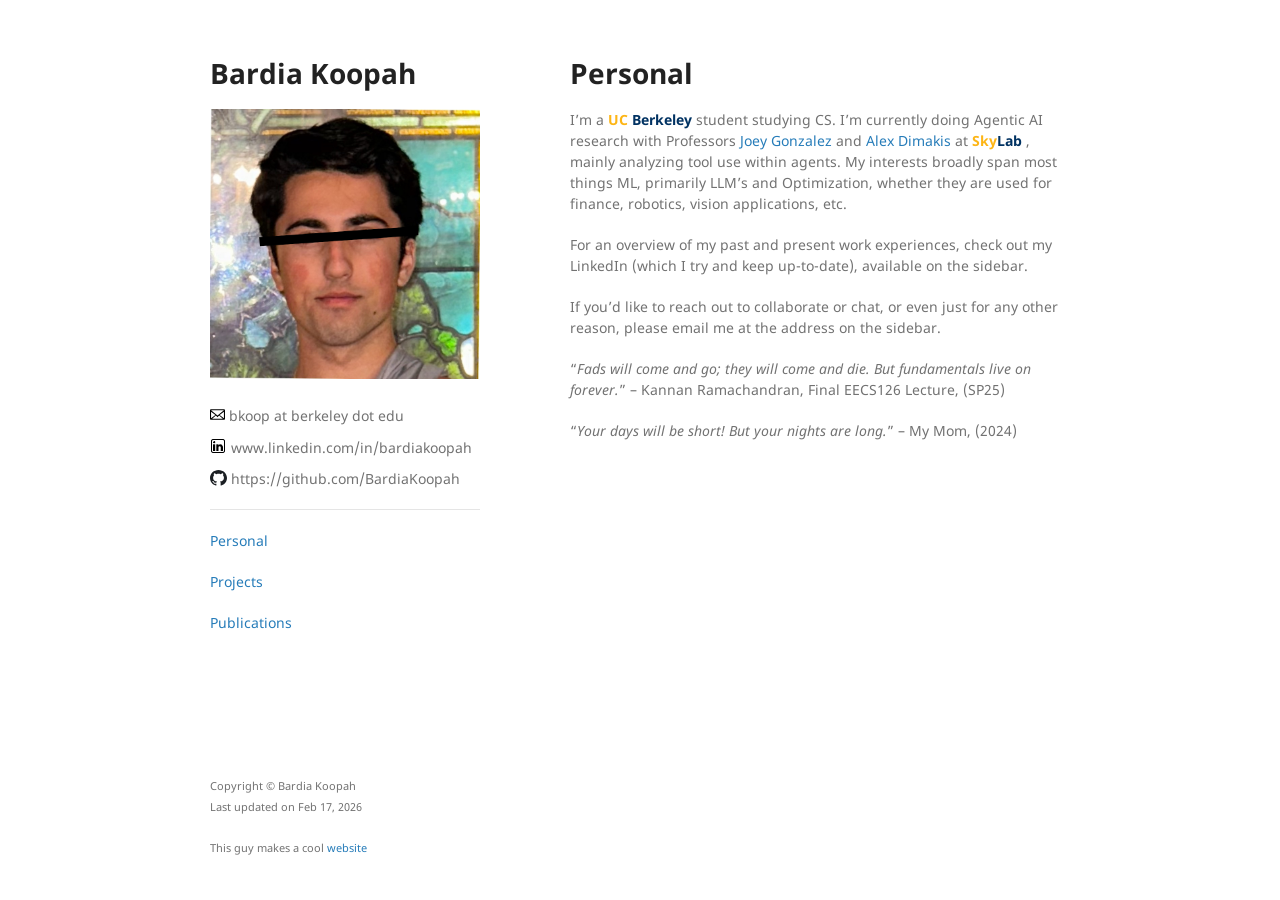
==== personal/index.html @ 30b7e443 "Deploy user site to main" ====
<!DOCTYPE html>
<html lang="en">
  <head>
    <meta charset="UTF-8">
    <meta http-equiv="X-UA-Compatible" content="IE=edge">
    <meta name="viewport" content="width=device-width, initial-scale=1">
    <title>Bardia Koopah | Personal</title>
    <link rel="stylesheet" href="/css/style.css">
    
  </head>
  <body>
    <div class="wrapper">
      <header>
        <h1>Bardia Koopah</h1>
		
		
        
			<img src="/bardia-pfp.png" alt="Logo" />
        
		

        
        <p></p>
        
		
        <div class="compact-sidebar">
		
        <p>
          <img src="/icons/mail-symbol.svg" class="octicons">
            
bkoop at berkeley dot edu

        </p>
		
    
    
        <p>
          <img src="/linkedin-icon.png" class="octicons">
          
www.linkedin.com/in/bardiakoopah


        </p>
    

    
    <p>
      <img src="/Octicons-mark-github.svg" class="octicons">
      
https://github.com/BardiaKoopah
    </p>
    

        </div>
		
		<hr/>
         
        
        <p> <a href="/personal/">Personal</a> </p>
        <p> <a href="/projects/">Projects</a> </p>
        <p> <a href="/publications/">Publications</a> </p>
          
        
      </header>

<section>
    <h1 id="personal">Personal</h1>
<p>I&rsquo;m a <span style="color:#FDB515 !important; font-weight:bold;">UC</span><span style="color:#003262 !important; font-weight:bold;"> Berkeley</span> student studying CS. I&rsquo;m currently doing Agentic AI research with Professors <a href="https://people.eecs.berkeley.edu/~jegonzal/">Joey Gonzalez</a> and <a href="https://people.eecs.berkeley.edu/~alexdimakis/">Alex Dimakis</a> at <a href="https://sky.cs.berkeley.edu/" target="_blank">
<span style="color:#FDB515 !important; font-weight:bold;">Sky</span><span style="color:#003262 !important; font-weight:bold;">Lab</span>
</a>, mainly analyzing tool use within agents. My interests broadly span most things ML, primarily LLM&rsquo;s and Optimization, whether they are used for finance, robotics, vision applications, etc.</p>
<p>For an overview of my past and present work experiences, check out my LinkedIn (which I try and keep up-to-date), available on the sidebar.</p>
<p>If you&rsquo;d like to reach out to collaborate or chat, or even just for any other reason, please email me at the address on the sidebar.</p>
<p>&ldquo;<em>Fads will come and go; they will come and die. But fundamentals live on forever.</em>&rdquo;
&ndash; Kannan Ramachandran, Final EECS126 Lecture, (SP25)</p>
<p>&ldquo;<em>Your days will be short! But your nights are long.</em>&rdquo;
&ndash; My Mom, (2024)</p>

</section>
<head>
    <style>
        footer {height: 2cm;}
    </style>
</head>

<footer>
    <p1><small>Copyright © Bardia Koopah</small></p1>
    <p><small>Last updated on Feb 17, 2026</small></p>
    <p><small>This guy makes a cool <a href="http://hyren.me/">website</a></small></p>
</footer>
</div>
<script src="/js/scale.fix.js"></script>
<script data-goatcounter="https://.goatcounter.com/count"
        async src="//gc.zgo.at/count.js"></script>
</body>
</html>
---- css/style.css ----
@font-face {
  font-family: 'Noto Sans';
  font-weight: 400;
  font-style: normal;
  src: url("../fonts/Noto-Sans-regular/Noto-Sans-regular.eot");
  src: url("../fonts/Noto-Sans-regular/Noto-Sans-regular.eot?#iefix") format("embedded-opentype"), local("Noto Sans"), local("Noto-Sans-regular"), url("../fonts/Noto-Sans-regular/Noto-Sans-regular.woff2") format("woff2"), url("../fonts/Noto-Sans-regular/Noto-Sans-regular.woff") format("woff"), url("../fonts/Noto-Sans-regular/Noto-Sans-regular.ttf") format("truetype"), url("../fonts/Noto-Sans-regular/Noto-Sans-regular.svg#NotoSans") format("svg"); }
@font-face {
  font-family: 'Noto Sans';
  font-weight: 700;
  font-style: normal;
  src: url("../fonts/Noto-Sans-700/Noto-Sans-700.eot");
  src: url("../fonts/Noto-Sans-700/Noto-Sans-700.eot?#iefix") format("embedded-opentype"), local("Noto Sans Bold"), local("Noto-Sans-700"), url("../fonts/Noto-Sans-700/Noto-Sans-700.woff2") format("woff2"), url("../fonts/Noto-Sans-700/Noto-Sans-700.woff") format("woff"), url("../fonts/Noto-Sans-700/Noto-Sans-700.ttf") format("truetype"), url("../fonts/Noto-Sans-700/Noto-Sans-700.svg#NotoSans") format("svg"); }
@font-face {
  font-family: 'Noto Sans';
  font-weight: 400;
  font-style: italic;
  src: url("../fonts/Noto-Sans-italic/Noto-Sans-italic.eot");
  src: url("../fonts/Noto-Sans-italic/Noto-Sans-italic.eot?#iefix") format("embedded-opentype"), local("Noto Sans Italic"), local("Noto-Sans-italic"), url("../fonts/Noto-Sans-italic/Noto-Sans-italic.woff2") format("woff2"), url("../fonts/Noto-Sans-italic/Noto-Sans-italic.woff") format("woff"), url("../fonts/Noto-Sans-italic/Noto-Sans-italic.ttf") format("truetype"), url("../fonts/Noto-Sans-italic/Noto-Sans-italic.svg#NotoSans") format("svg"); }
@font-face {
  font-family: 'Noto Sans';
  font-weight: 700;
  font-style: italic;
  src: url("../fonts/Noto-Sans-700italic/Noto-Sans-700italic.eot");
  src: url("../fonts/Noto-Sans-700italic/Noto-Sans-700italic.eot?#iefix") format("embedded-opentype"), local("Noto Sans Bold Italic"), local("Noto-Sans-700italic"), url("../fonts/Noto-Sans-700italic/Noto-Sans-700italic.woff2") format("woff2"), url("../fonts/Noto-Sans-700italic/Noto-Sans-700italic.woff") format("woff"), url("../fonts/Noto-Sans-700italic/Noto-Sans-700italic.ttf") format("truetype"), url("../fonts/Noto-Sans-700italic/Noto-Sans-700italic.svg#NotoSans") format("svg"); }
.highlight table td {
  padding: 5px; }

.highlight table pre {
  margin: 0; }

.highlight .cm {
  color: #999988;
  font-style: italic; }

.highlight .cp {
  color: #999999;
  font-weight: bold; }

.highlight .c1 {
  color: #999988;
  font-style: italic; }

.highlight .cs {
  color: #999999;
  font-weight: bold;
  font-style: italic; }

.highlight .c, .highlight .cd {
  color: #999988;
  font-style: italic; }

.highlight .err {
  color: #a61717;
  background-color: #e3d2d2; }

.highlight .gd {
  color: #000000;
  background-color: #ffdddd; }

.highlight .ge {
  color: #000000;
  font-style: italic; }

.highlight .gr {
  color: #aa0000; }

.highlight .gh {
  color: #999999; }

.highlight .gi {
  color: #000000;
  background-color: #ddffdd; }

.highlight .go {
  color: #888888; }

.highlight .gp {
  color: #555555; }

.highlight .gs {
  font-weight: bold; }

.highlight .gu {
  color: #aaaaaa; }

.highlight .gt {
  color: #aa0000; }

.highlight .kc {
  color: #000000;
  font-weight: bold; }

.highlight .kd {
  color: #000000;
  font-weight: bold; }

.highlight .kn {
  color: #000000;
  font-weight: bold; }

.highlight .kp {
  color: #000000;
  font-weight: bold; }

.highlight .kr {
  color: #000000;
  font-weight: bold; }

.highlight .kt {
  color: #445588;
  font-weight: bold; }

.highlight .k, .highlight .kv {
  color: #000000;
  font-weight: bold; }

.highlight .mf {
  color: #009999; }

.highlight .mh {
  color: #009999; }

.highlight .il {
  color: #009999; }

.highlight .mi {
  color: #009999; }

.highlight .mo {
  color: #009999; }

.highlight .m, .highlight .mb, .highlight .mx {
  color: #009999; }

.highlight .sb {
  color: #d14; }

.highlight .sc {
  color: #d14; }

.highlight .sd {
  color: #d14; }

.highlight .s2 {
  color: #d14; }

.highlight .se {
  color: #d14; }

.highlight .sh {
  color: #d14; }

.highlight .si {
  color: #d14; }

.highlight .sx {
  color: #d14; }

.highlight .sr {
  color: #009926; }

.highlight .s1 {
  color: #d14; }

.highlight .ss {
  color: #990073; }

.highlight .s {
  color: #d14; }

.highlight .na {
  color: #008080; }

.highlight .bp {
  color: #999999; }

.highlight .nb {
  color: #0086B3; }

.highlight .nc {
  color: #445588;
  font-weight: bold; }

.highlight .no {
  color: #008080; }

.highlight .nd {
  color: #3c5d5d;
  font-weight: bold; }

.highlight .ni {
  color: #800080; }

.highlight .ne {
  color: #990000;
  font-weight: bold; }

.highlight .nf {
  color: #990000;
  font-weight: bold; }

.highlight .nl {
  color: #990000;
  font-weight: bold; }

.highlight .nn {
  color: #555555; }

.highlight .nt {
  color: #000080; }

.highlight .vc {
  color: #008080; }

.highlight .vg {
  color: #008080; }

.highlight .vi {
  color: #008080; }

.highlight .nv {
  color: #008080; }

.highlight .ow {
  color: #000000;
  font-weight: bold; }

.highlight .o {
  color: #000000;
  font-weight: bold; }

.highlight .w {
  color: #bbbbbb; }

.highlight {
  background-color: #f8f8f8; }

body {
  background-color: #fff;
  padding: 50px;
  font: 14px/1.5 "Noto Sans", "Helvetica Neue", Helvetica, Arial, sans-serif;
  color: #727272;
  font-weight: 400; }

h1, h2, h3, h4, h5, h6 {
  color: #222;
  margin: 0 0 20px; }

p, ul, ol, table, pre, dl {
  margin: 0 0 20px; }

.compact-sidebar p {
  margin: 0 0 10px; }

.compact-sidebar p:last-of-type {
  margin: 0 0 20px; }

p img.octicons {
  display: inline-flex;
  align-self: center;
  position: relative;
  height: 1.2em;
  bottom: -0.16em; }

.pgp-fingerprint span:first-child {
  padding-left: 0; }

.pgp-fingerprint span {
  padding-left: 5px; }

h1, h2, h3 {
  line-height: 1.1; }

h1 {
  font-size: 28px; }

h2 {
  color: #393939; }

h3, h4, h5, h6 {
  color: #494949; }

a {
  color: #267CB9;
  text-decoration: none; }

a:hover, a:focus {
  color: #046; }

a small {
  font-size: 11px;
  color: #777;
  margin-top: -0.3em;
  display: block; }

a:hover small {
  color: #777; }

.wrapper {
  width: 860px;
  margin: 0 auto; }

blockquote {
  border-left: 1px solid #e5e5e5;
  margin: 0;
  padding: 0 0 0 20px;
  font-style: italic; }

code, pre {
  font-family: Monaco, Bitstream Vera Sans Mono, Lucida Console, Terminal, Consolas, Liberation Mono, DejaVu Sans Mono, Courier New, monospace;
  color: #333; }

pre {
  padding: 8px 15px;
  background: #f8f8f8;
  border-radius: 5px;
  border: 1px solid #e5e5e5;
  overflow-x: auto; }

table {
  width: 100%;
  border-collapse: collapse; }

th, td {
  text-align: left;
  padding: 5px 10px;
  border-bottom: 1px solid #e5e5e5; }

dt {
  color: #444;
  font-weight: 700; }

th {
  color: #444; }

img {
  max-width: 100%; }

header {
  width: 270px;
  float: left;
  position: fixed;
  -webkit-font-smoothing: subpixel-antialiased; }

header ul {
  list-style: none;
  height: 40px;
  padding: 0;
  background: #f4f4f4;
  border-radius: 5px;
  border: 1px solid #e0e0e0;
  width: 270px; }

header li {
  width: 89px;
  float: left;
  border-right: 1px solid #e0e0e0;
  height: 40px; }

header li:first-child a {
  border-radius: 5px 0 0 5px; }

header li:last-child a {
  border-radius: 0 5px 5px 0; }

header ul a {
  line-height: 1;
  font-size: 11px;
  color: #676767;
  display: block;
  text-align: center;
  padding-top: 6px;
  height: 34px; }

header ul a:hover, header ul a:focus {
  color: #675C5C;
  font-weight: bold; }

header ul a:active {
  background-color: #f0f0f0; }

strong {
  color: #222;
  font-weight: 700; }

header ul li + li + li {
  border-right: none;
  width: 89px; }

header ul a strong {
  font-size: 14px;
  display: block;
  color: #222; }

section {
  width: 500px;
  float: right;
  padding-bottom: 50px; }

small {
  font-size: 11px; }

hr {
  border: 0;
  background: #e5e5e5;
  height: 1px;
  margin: 0 0 20px; }

footer {
  width: 270px;
  float: left;
  position: fixed;
  bottom: 50px;
  -webkit-font-smoothing: subpixel-antialiased; }

@media print, screen and (max-width: 960px) {
  div.wrapper {
    width: auto;
    margin: 0; }

  header, section, footer {
    float: none;
    position: static;
    width: auto; }

  header {
    padding-right: 320px; }

  section {
    border: 1px solid #e5e5e5;
    border-width: 1px 0;
    padding: 20px 0;
    margin: 0 0 20px; }

  header a small {
    display: inline; }

  header ul {
    position: absolute;
    right: 50px;
    top: 52px; } }
@media print, screen and (max-width: 720px) {
  body {
    word-wrap: break-word; }

  header {
    padding: 0; }

  header ul, header p.view {
    position: static; }

  pre, code {
    word-wrap: normal; } }
@media print, screen and (max-width: 480px) {
  body {
    padding: 15px; }

  header ul {
    width: 99%; }

  header li, header ul li + li + li {
    width: 33%; } }
@media print {
  body {
    padding: 0.4in;
    font-size: 12pt;
    color: #444; } }

/* === Projects page cards === */

.projects-grid {
  display: grid;
  grid-template-columns: repeat(auto-fit, minmax(260px, 1fr));
  gap: 1.5rem;
  margin-top: 1.5rem;
}

.project-card {
  background-color: #ffffff;
  border-radius: 12px;
  padding: 1.25rem 1.5rem;
  box-shadow: 0 2px 8px rgba(0, 0, 0, 0.06);
  border: 1px solid rgba(0, 0, 0, 0.06);
}

.project-card h2 {
  margin-top: 0;
  margin-bottom: 0.35rem;
  font-size: 1.15rem;
}

.project-card .project-subtitle {
  margin: 0 0 0.75rem 0;
  font-size: 0.9rem;
  color: #555;
}

.project-card .project-description {
  margin: 0 0 0.75rem 0;
  font-size: 0.95rem;
  line-height: 1.4;
}

.project-links {
  display: flex;
  flex-wrap: wrap;
  gap: 0.75rem;
  margin-bottom: 0.75rem;
}

.project-links a {
  font-size: 0.9rem;
  text-decoration: none;
  padding: 0.25rem 0.6rem;
  border-radius: 999px;
  border: 1px solid #ddd;
}

.project-links a:hover {
  background-color: #f5f5f5;
}

.project-video {
  position: relative;
  padding-bottom: 56.25%; /* 16:9 */
  height: 0;
  overflow: hidden;
  border-radius: 10px;
  margin-top: 0.5rem;
}

.project-video iframe {
  position: absolute;
  inset: 0;
  width: 100%;
  height: 100%;
  border: 0;
}
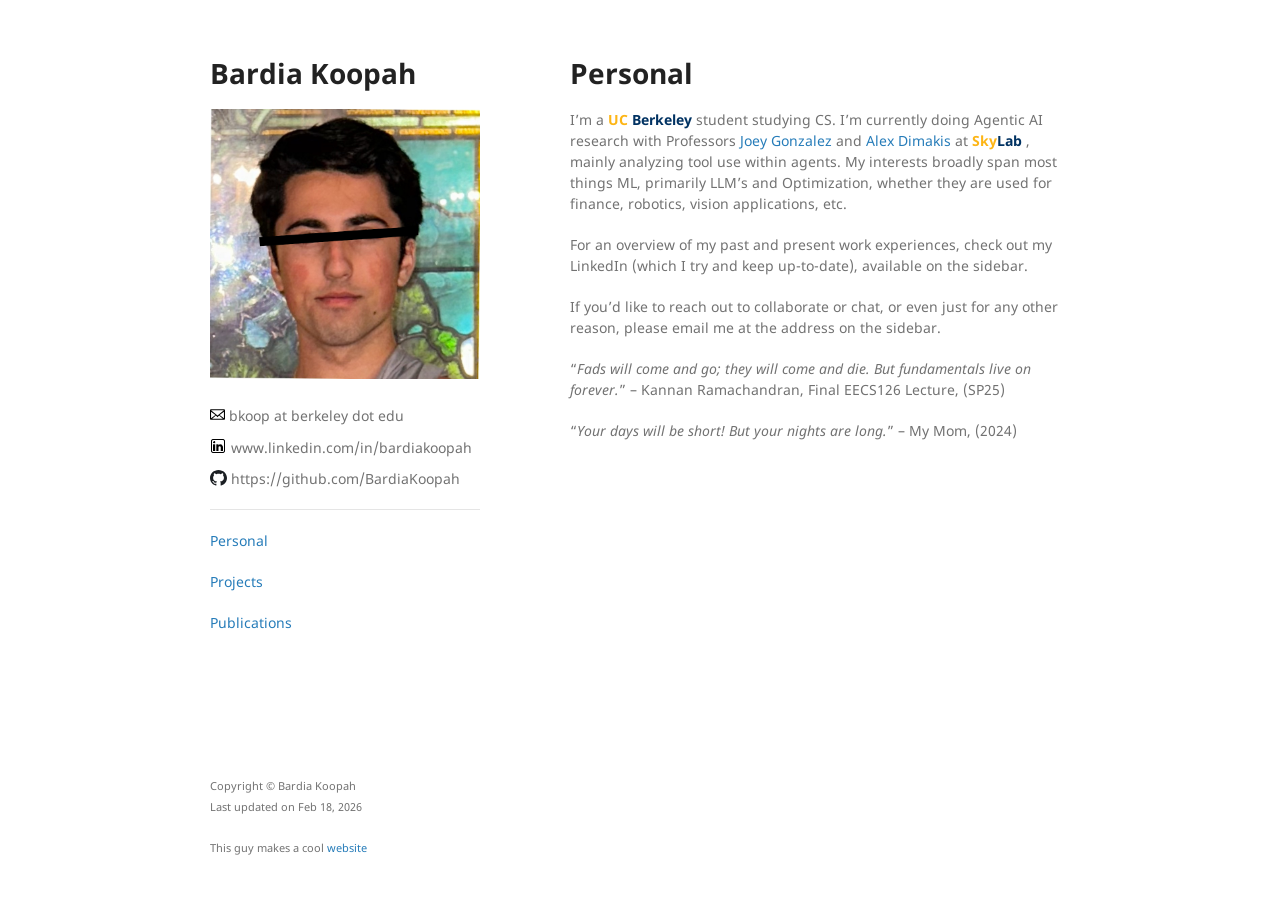
==== commit 4527896e: "Reorder projects + fix GitHub links" ====
--- a/personal/index.html
+++ b/personal/index.html
@@ -84,7 +84,7 @@
 
 <footer>
     <p1><small>Copyright © Bardia Koopah</small></p1>
-    <p><small>Last updated on Feb 17, 2026</small></p>
+    <p><small>Last updated on Feb 18, 2026</small></p>
     <p><small>This guy makes a cool <a href="http://hyren.me/">website</a></small></p>
 </footer>
 </div>
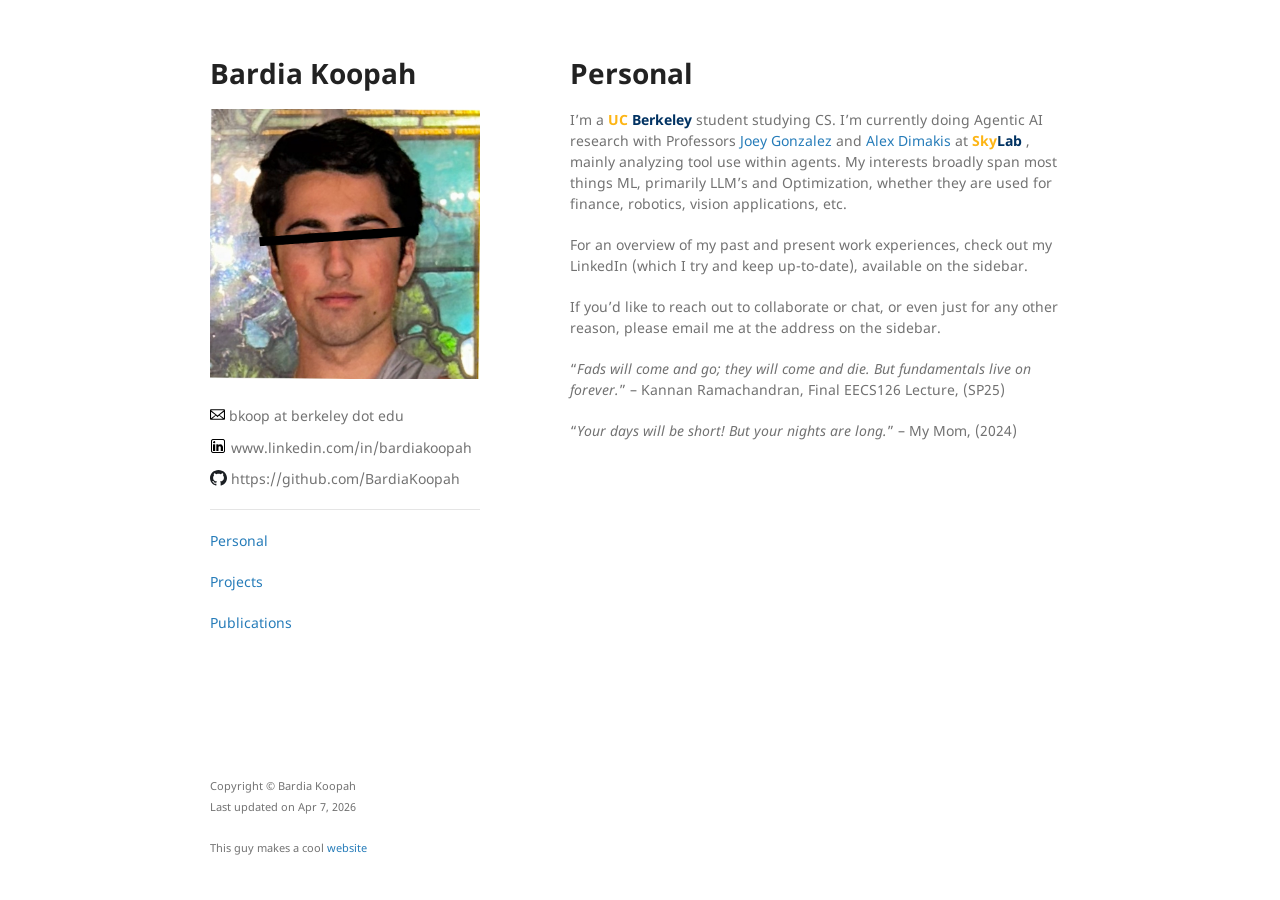
==== commit 6a532b97: "Added Llama2 Card" ====
--- a/personal/index.html
+++ b/personal/index.html
@@ -84,7 +84,7 @@
 
 <footer>
     <p1><small>Copyright © Bardia Koopah</small></p1>
-    <p><small>Last updated on Feb 18, 2026</small></p>
+    <p><small>Last updated on Apr 7, 2026</small></p>
     <p><small>This guy makes a cool <a href="http://hyren.me/">website</a></small></p>
 </footer>
 </div>
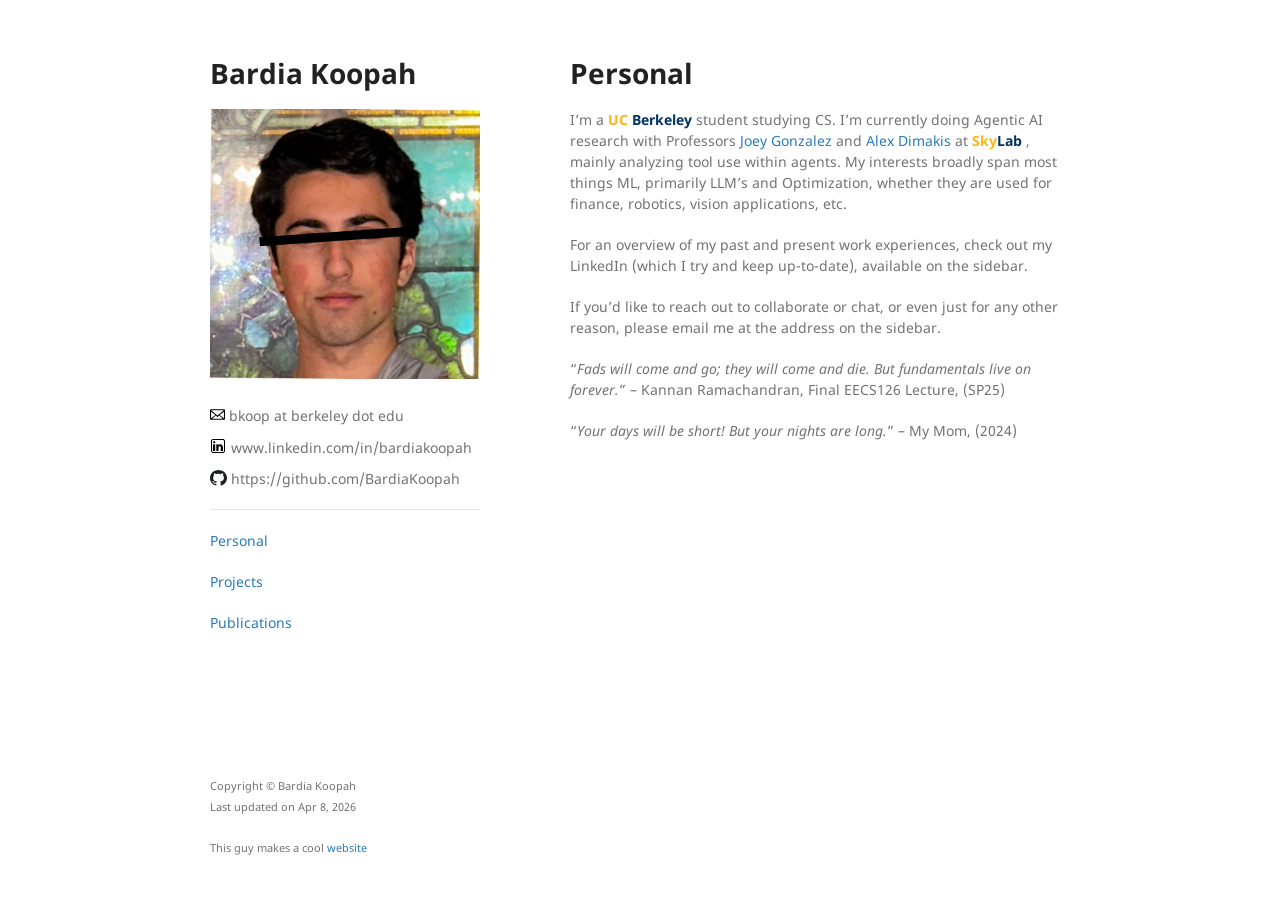
==== commit a25ea1ea: "Added vid note" ====
--- a/personal/index.html
+++ b/personal/index.html
@@ -84,7 +84,7 @@
 
 <footer>
     <p1><small>Copyright © Bardia Koopah</small></p1>
-    <p><small>Last updated on Apr 7, 2026</small></p>
+    <p><small>Last updated on Apr 8, 2026</small></p>
     <p><small>This guy makes a cool <a href="http://hyren.me/">website</a></small></p>
 </footer>
 </div>
--- a/css/style.css
+++ b/css/style.css
@@ -537,4 +537,10 @@
   border: 0;
 }
 
-
+.projects-note {
+  font-size: 0.9rem;
+  color: #888;
+  margin-top: -10px;
+  margin-bottom: 20px;
+  font-style: italic;
+}
